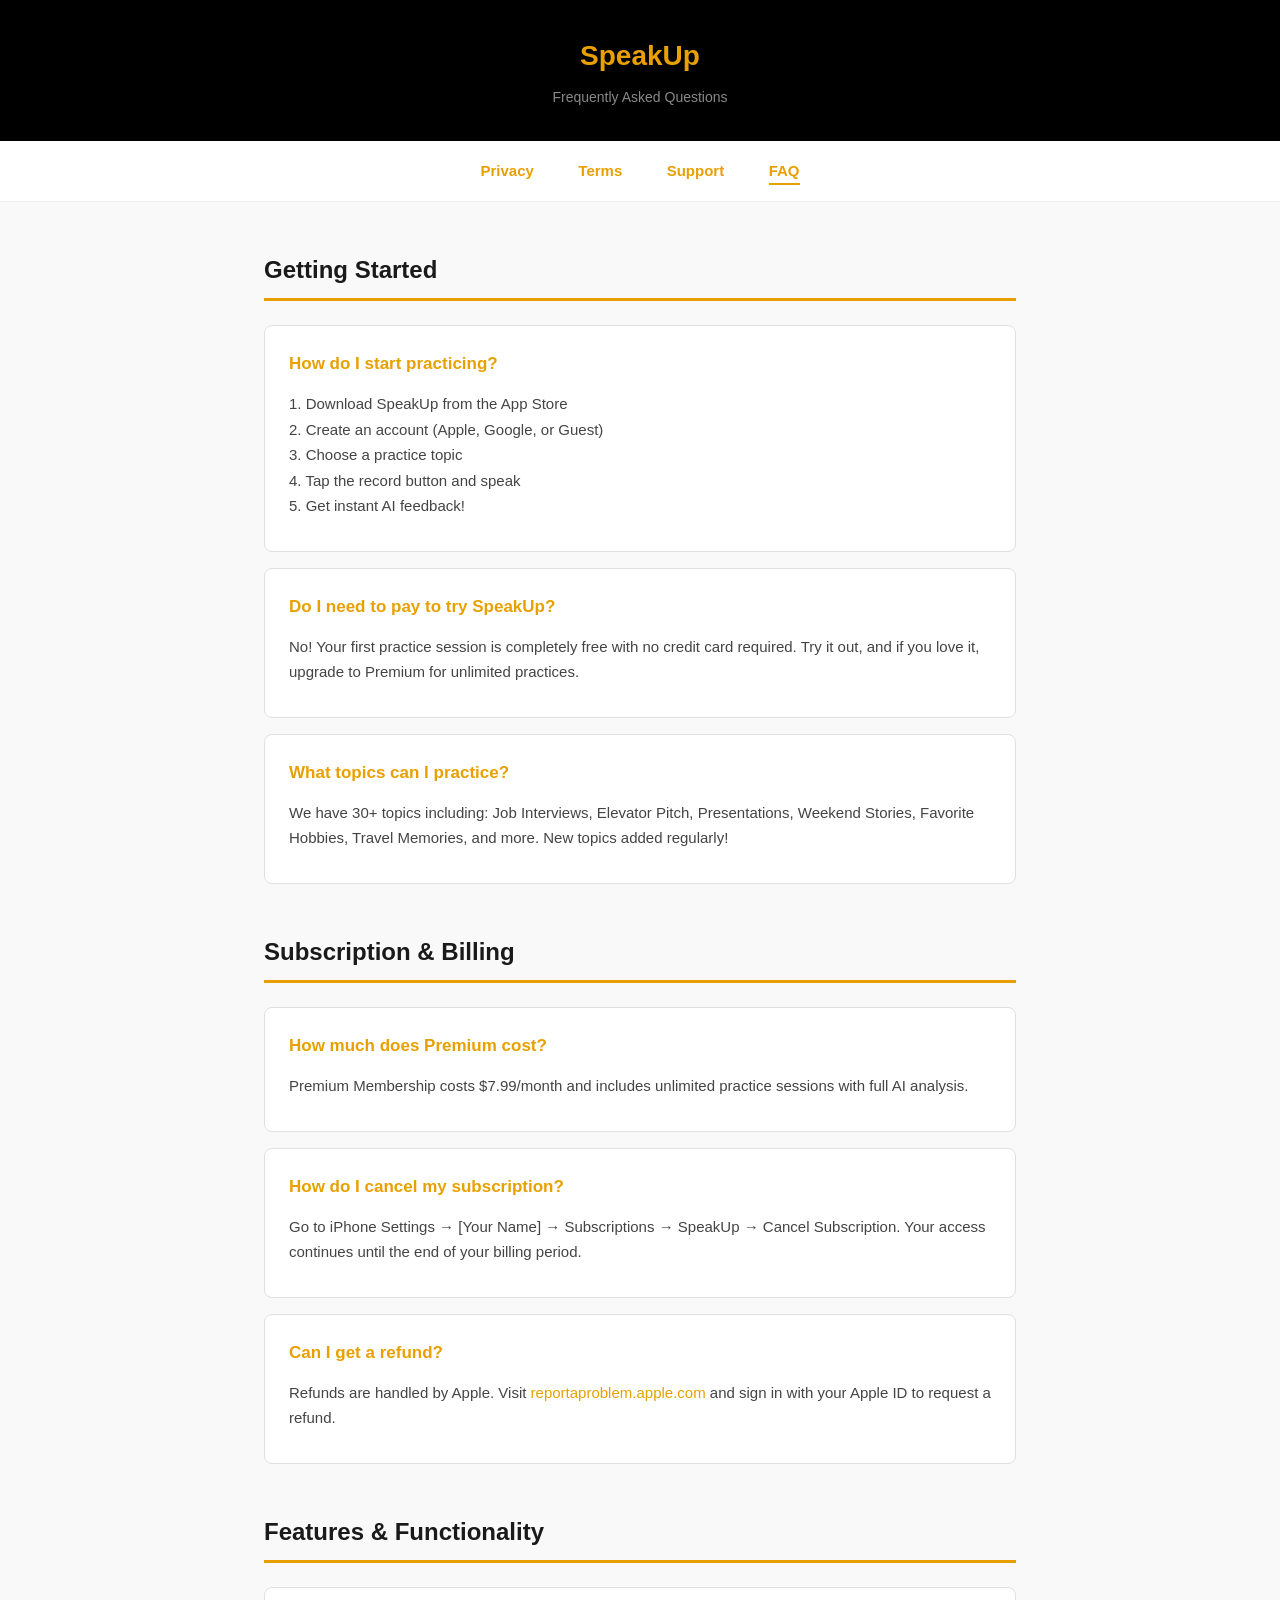
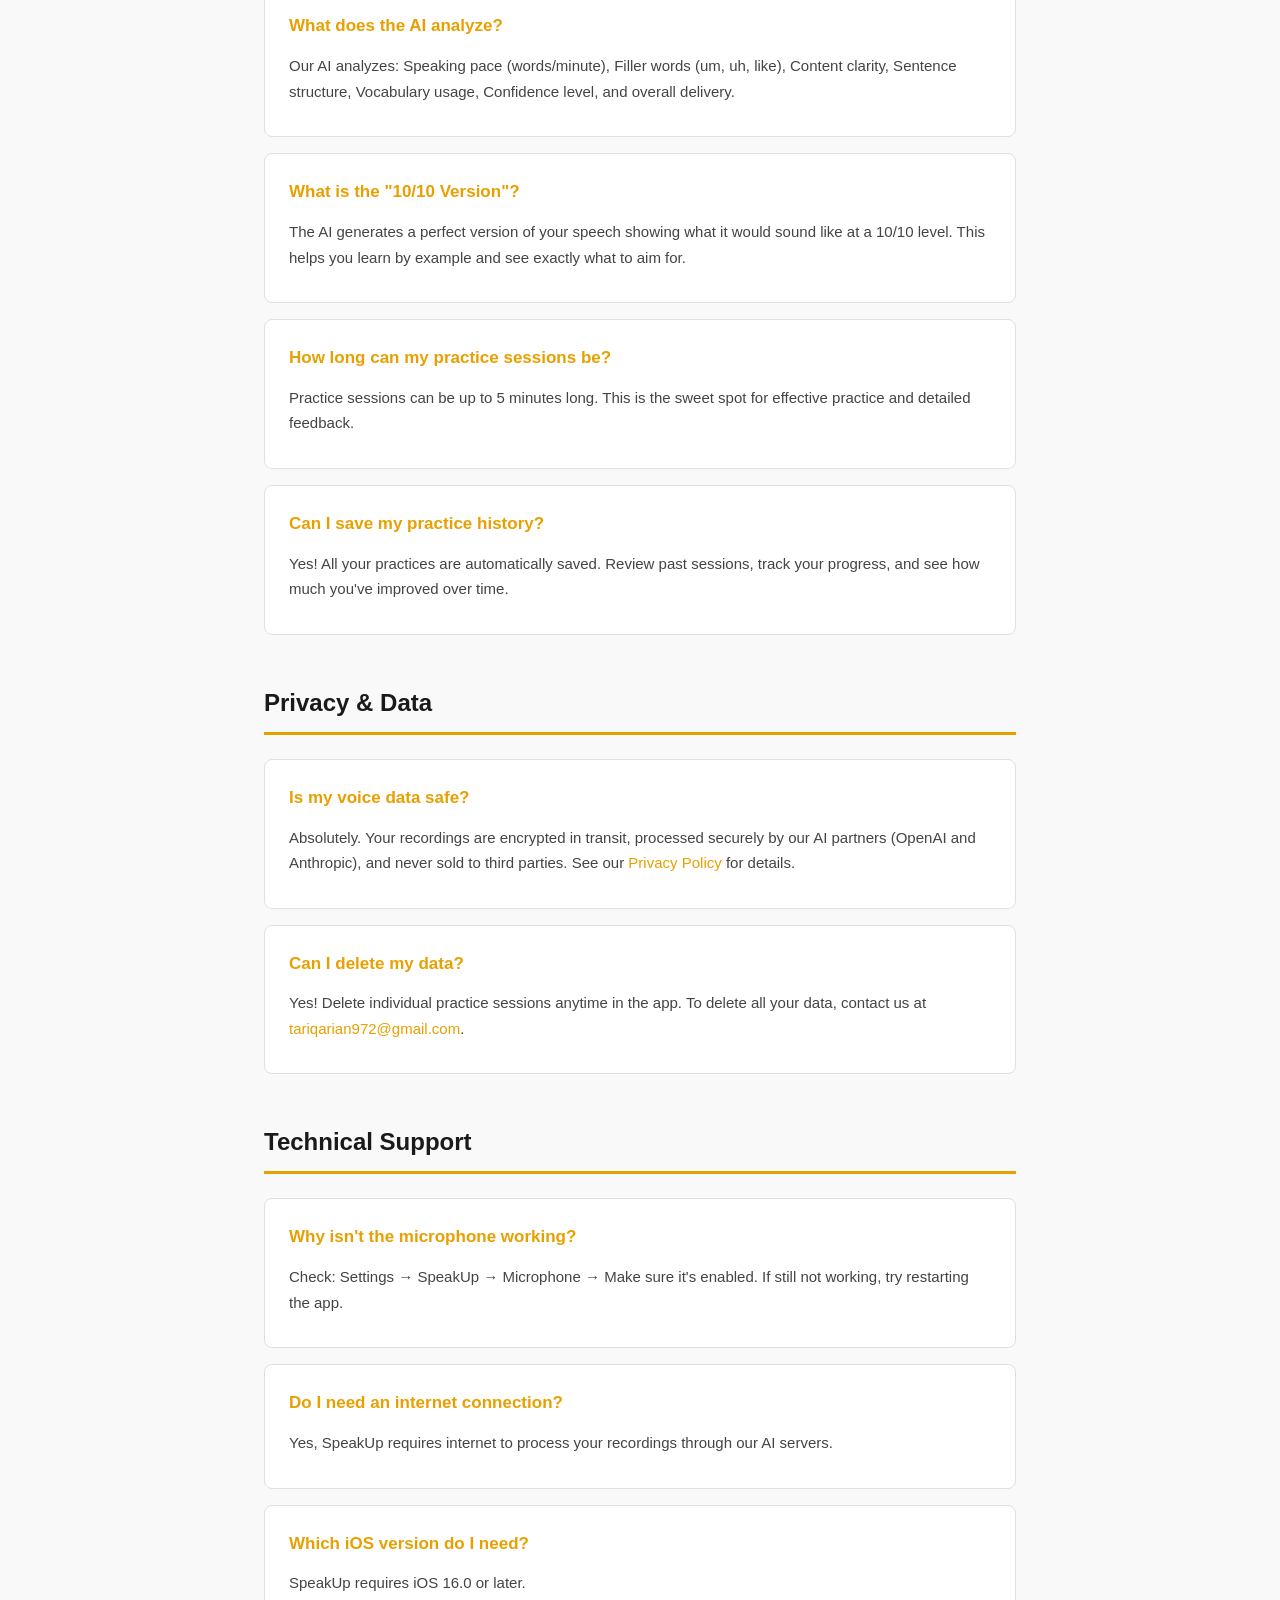
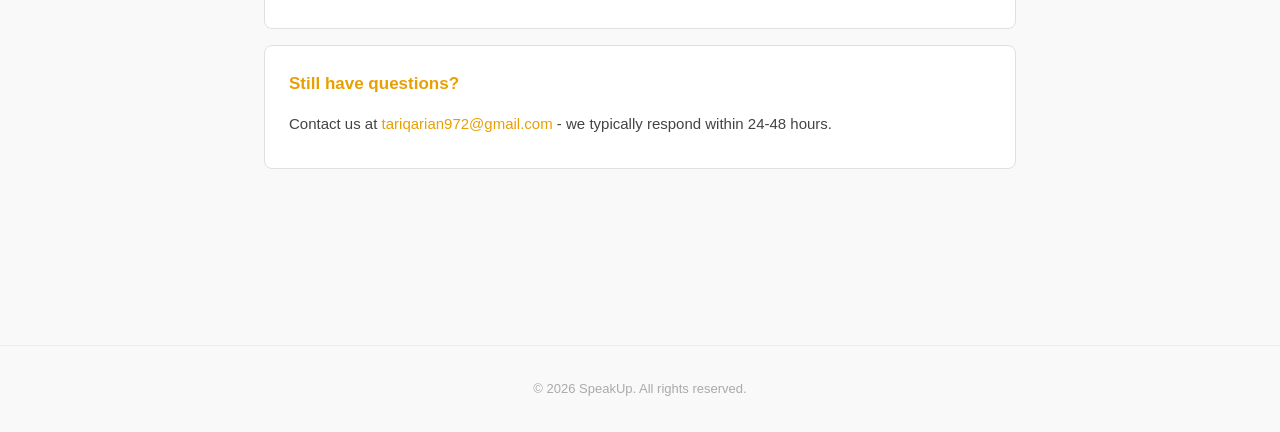
==== fag.html @ 9f76c3f0 "Add FAQ page for SpeakUp application This file contains the FAQ page for the SpeakUp application, in" ====
<!DOCTYPE html>
<html lang="en">
<head>
  <meta charset="UTF-8" />
  <meta name="viewport" content="width=device-width, initial-scale=1.0" />
  <title>FAQ - SpeakUp</title>
  <style>
    * { margin: 0; padding: 0; box-sizing: border-box; }

    body {
      font-family: -apple-system, BlinkMacSystemFont, "Segoe UI", sans-serif;
      background: #f9f9f9;
      color: #1a1a1a;
      line-height: 1.7;
    }

    header {
      background: #000;
      padding: 32px 24px;
      text-align: center;
    }

    header h1 {
      color: #E8A000;
      font-size: 28px;
      font-weight: 700;
    }

    header p {
      color: #888;
      font-size: 14px;
      margin-top: 6px;
    }

    .nav {
      background: #fff;
      border-bottom: 1px solid #eee;
      padding: 16px 24px;
      text-align: center;
    }

    .nav a {
      color: #E8A000;
      margin: 0 20px;
      font-size: 15px;
      font-weight: 600;
      text-decoration: none;
      padding-bottom: 4px;
    }

    .nav a:hover {
      border-bottom: 2px solid #E8A000;
    }

    .container {
      max-width: 800px;
      margin: 48px auto;
      padding: 0 24px 80px;
    }

    .faq-category {
      margin-bottom: 48px;
    }

    h2 {
      font-size: 24px;
      color: #1a1a1a;
      margin-bottom: 24px;
      padding-bottom: 8px;
      border-bottom: 3px solid #E8A000;
    }

    .faq-item {
      background: #fff;
      border: 1px solid #e0e0e0;
      border-radius: 8px;
      padding: 24px;
      margin-bottom: 16px;
    }

    .faq-item h3 {
      color: #E8A000;
      font-size: 17px;
      margin-bottom: 12px;
    }

    .faq-item p {
      color: #444;
      font-size: 15px;
      margin-bottom: 8px;
    }

    a {
      color: #E8A000;
      text-decoration: none;
    }

    a:hover {
      text-decoration: underline;
    }

    footer {
      text-align: center;
      font-size: 13px;
      color: #aaa;
      padding: 32px 24px;
      border-top: 1px solid #eee;
    }
  </style>
</head>
<body>

  <header>
    <h1>SpeakUp</h1>
    <p>Frequently Asked Questions</p>
  </header>

  <div class="nav">
    <a href="index.html">Privacy</a>
    <a href="terms.html">Terms</a>
    <a href="support.html">Support</a>
    <a href="faq.html" style="border-bottom: 2px solid #E8A000;">FAQ</a>
  </div>

  <div class="container">

    <div class="faq-category">
      <h2>Getting Started</h2>

      <div class="faq-item">
        <h3>How do I start practicing?</h3>
        <p>1. Download SpeakUp from the App Store<br>
        2. Create an account (Apple, Google, or Guest)<br>
        3. Choose a practice topic<br>
        4. Tap the record button and speak<br>
        5. Get instant AI feedback!</p>
      </div>

      <div class="faq-item">
        <h3>Do I need to pay to try SpeakUp?</h3>
        <p>No! Your first practice session is completely free with no credit card required. Try it out, and if you love it, upgrade to Premium for unlimited practices.</p>
      </div>

      <div class="faq-item">
        <h3>What topics can I practice?</h3>
        <p>We have 30+ topics including: Job Interviews, Elevator Pitch, Presentations, Weekend Stories, Favorite Hobbies, Travel Memories, and more. New topics added regularly!</p>
      </div>
    </div>

    <div class="faq-category">
      <h2>Subscription & Billing</h2>

      <div class="faq-item">
        <h3>How much does Premium cost?</h3>
        <p>Premium Membership costs $7.99/month and includes unlimited practice sessions with full AI analysis.</p>
      </div>

      <div class="faq-item">
        <h3>How do I cancel my subscription?</h3>
        <p>Go to iPhone Settings → [Your Name] → Subscriptions → SpeakUp → Cancel Subscription. Your access continues until the end of your billing period.</p>
      </div>

      <div class="faq-item">
        <h3>Can I get a refund?</h3>
        <p>Refunds are handled by Apple. Visit <a href="https://reportaproblem.apple.com" target="_blank">reportaproblem.apple.com</a> and sign in with your Apple ID to request a refund.</p>
      </div>
    </div>

    <div class="faq-category">
      <h2>Features & Functionality</h2>

      <div class="faq-item">
        <h3>What does the AI analyze?</h3>
        <p>Our AI analyzes: Speaking pace (words/minute), Filler words (um, uh, like), Content clarity, Sentence structure, Vocabulary usage, Confidence level, and overall delivery.</p>
      </div>

      <div class="faq-item">
        <h3>What is the "10/10 Version"?</h3>
        <p>The AI generates a perfect version of your speech showing what it would sound like at a 10/10 level. This helps you learn by example and see exactly what to aim for.</p>
      </div>

      <div class="faq-item">
        <h3>How long can my practice sessions be?</h3>
        <p>Practice sessions can be up to 5 minutes long. This is the sweet spot for effective practice and detailed feedback.</p>
      </div>

      <div class="faq-item">
        <h3>Can I save my practice history?</h3>
        <p>Yes! All your practices are automatically saved. Review past sessions, track your progress, and see how much you've improved over time.</p>
      </div>
    </div>

    <div class="faq-category">
      <h2>Privacy & Data</h2>

      <div class="faq-item">
        <h3>Is my voice data safe?</h3>
        <p>Absolutely. Your recordings are encrypted in transit, processed securely by our AI partners (OpenAI and Anthropic), and never sold to third parties. See our <a href="index.html">Privacy Policy</a> for details.</p>
      </div>

      <div class="faq-item">
        <h3>Can I delete my data?</h3>
        <p>Yes! Delete individual practice sessions anytime in the app. To delete all your data, contact us at <a href="mailto:tariqarian972@gmail.com">tariqarian972@gmail.com</a>.</p>
      </div>
    </div>

    <div class="faq-category">
      <h2>Technical Support</h2>

      <div class="faq-item">
        <h3>Why isn't the microphone working?</h3>
        <p>Check: Settings → SpeakUp → Microphone → Make sure it's enabled. If still not working, try restarting the app.</p>
      </div>

      <div class="faq-item">
        <h3>Do I need an internet connection?</h3>
        <p>Yes, SpeakUp requires internet to process your recordings through our AI servers.</p>
      </div>

      <div class="faq-item">
        <h3>Which iOS version do I need?</h3>
        <p>SpeakUp requires iOS 16.0 or later.</p>
      </div>

      <div class="faq-item">
        <h3>Still have questions?</h3>
        <p>Contact us at <a href="mailto:tariqarian972@gmail.com">tariqarian972@gmail.com</a> - we typically respond within 24-48 hours.</p>
      </div>
    </div>

  </div>

  <footer>
    © 2026 SpeakUp. All rights reserved.
  </footer>

</body>
</html>
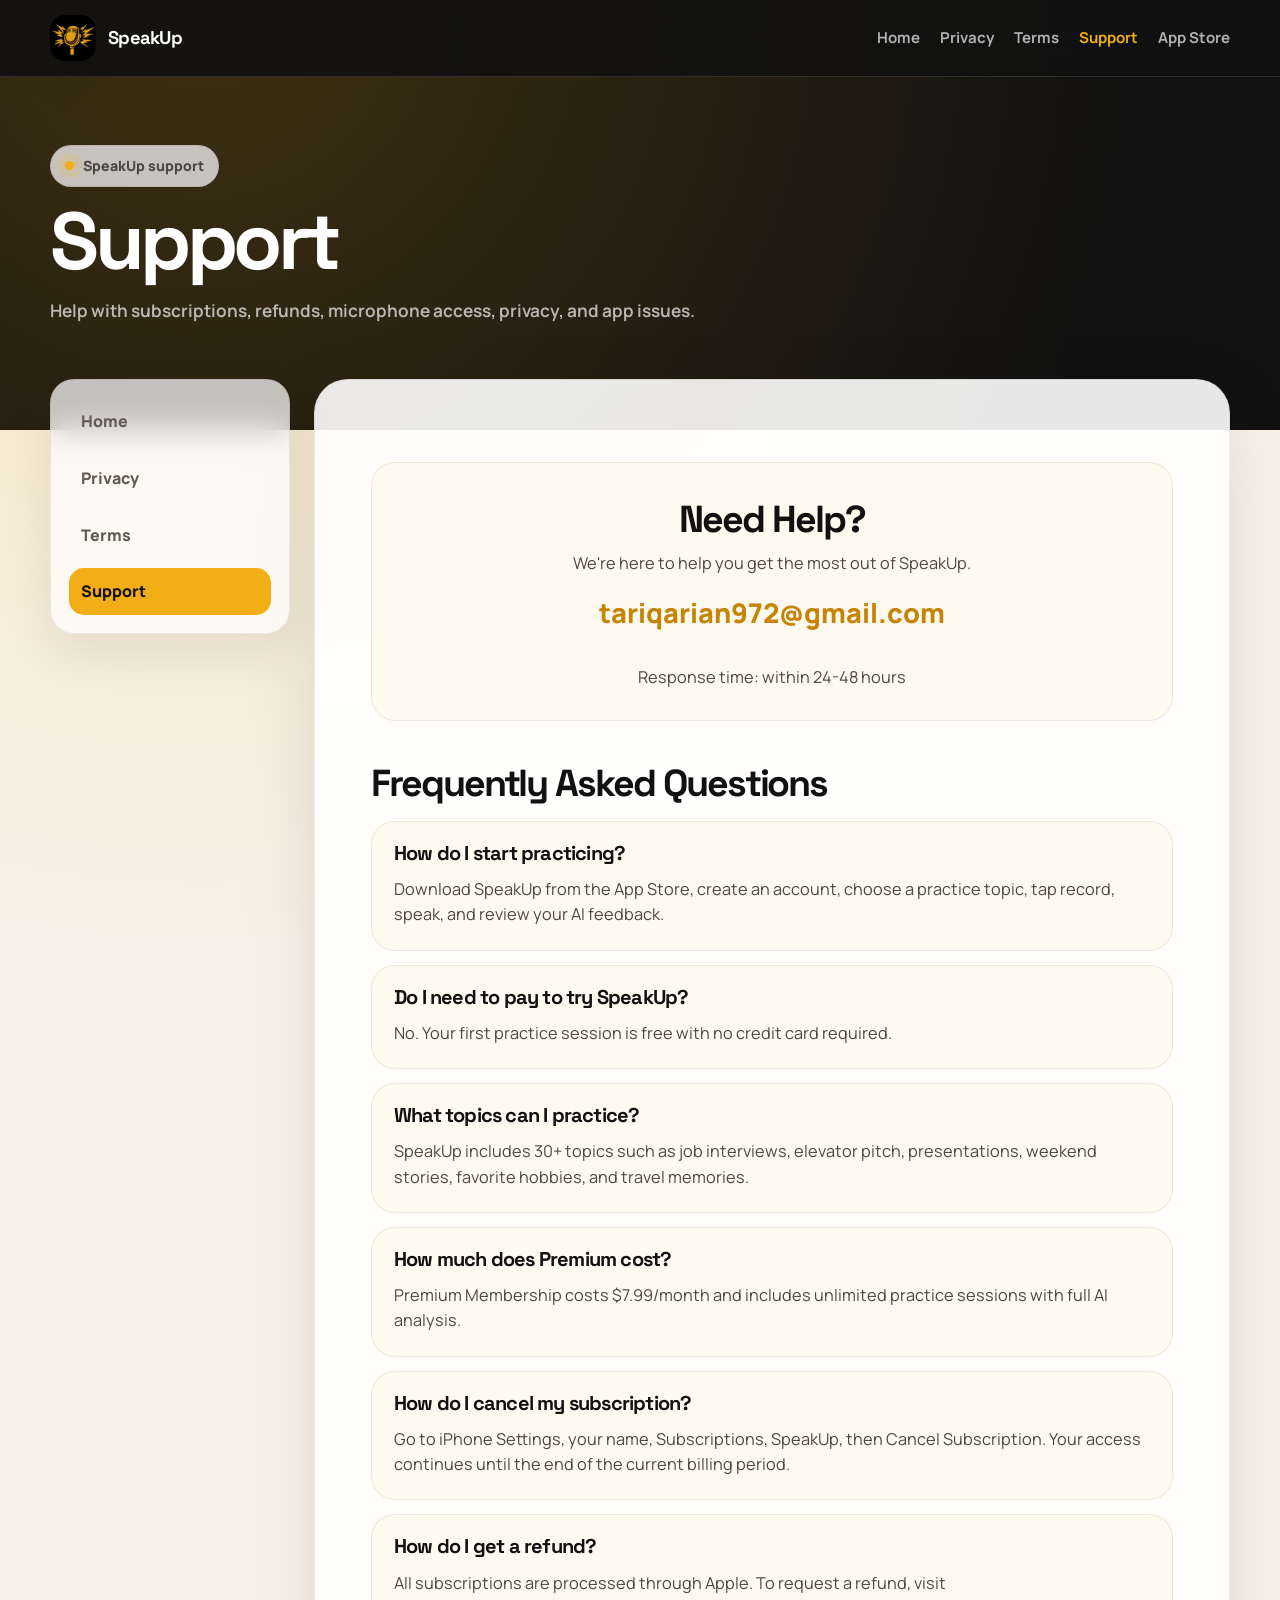
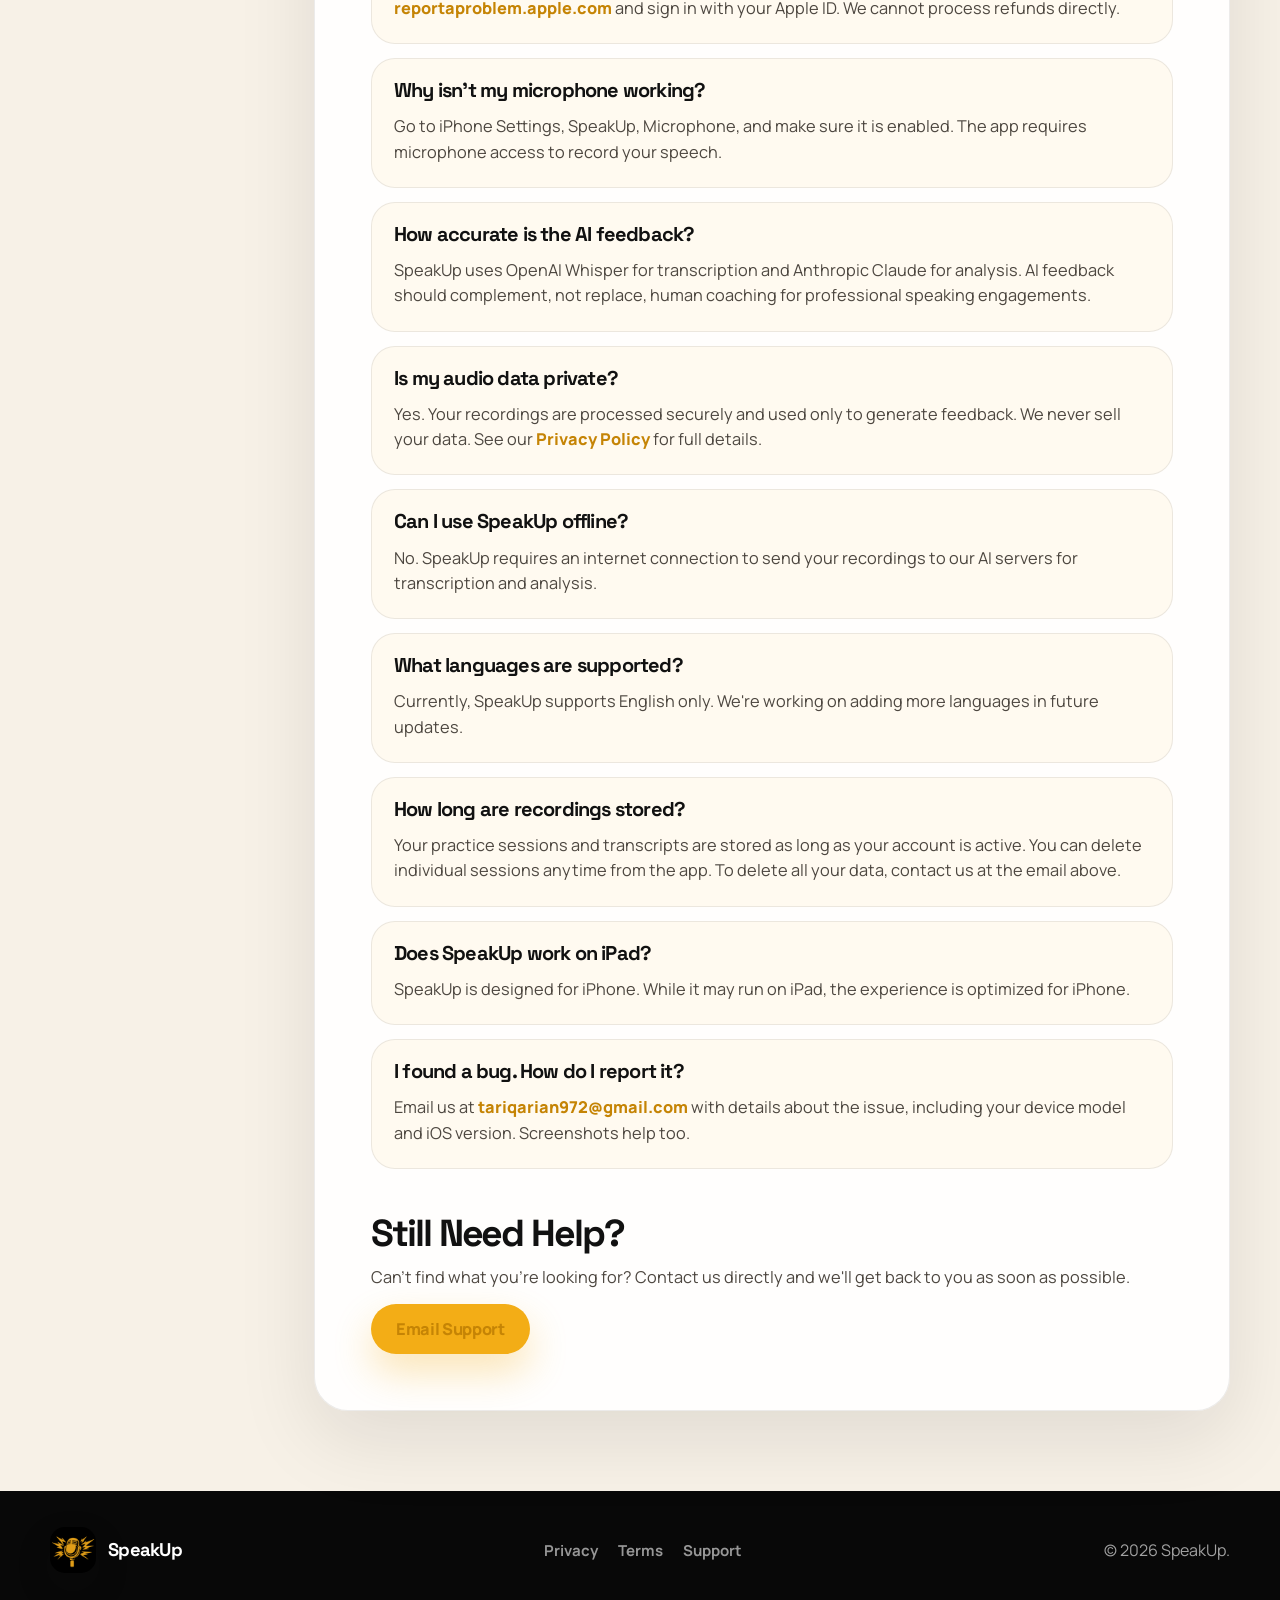
==== commit bcdfdf83: "change" ====
--- a/fag.html
+++ b/fag.html
@@ -3,236 +3,13 @@
 <head>
   <meta charset="UTF-8" />
   <meta name="viewport" content="width=device-width, initial-scale=1.0" />
-  <title>FAQ - SpeakUp</title>
-  <style>
-    * { margin: 0; padding: 0; box-sizing: border-box; }
-
-    body {
-      font-family: -apple-system, BlinkMacSystemFont, "Segoe UI", sans-serif;
-      background: #f9f9f9;
-      color: #1a1a1a;
-      line-height: 1.7;
-    }
-
-    header {
-      background: #000;
-      padding: 32px 24px;
-      text-align: center;
-    }
-
-    header h1 {
-      color: #E8A000;
-      font-size: 28px;
-      font-weight: 700;
-    }
-
-    header p {
-      color: #888;
-      font-size: 14px;
-      margin-top: 6px;
-    }
-
-    .nav {
-      background: #fff;
-      border-bottom: 1px solid #eee;
-      padding: 16px 24px;
-      text-align: center;
-    }
-
-    .nav a {
-      color: #E8A000;
-      margin: 0 20px;
-      font-size: 15px;
-      font-weight: 600;
-      text-decoration: none;
-      padding-bottom: 4px;
-    }
-
-    .nav a:hover {
-      border-bottom: 2px solid #E8A000;
-    }
-
-    .container {
-      max-width: 800px;
-      margin: 48px auto;
-      padding: 0 24px 80px;
-    }
-
-    .faq-category {
-      margin-bottom: 48px;
-    }
-
-    h2 {
-      font-size: 24px;
-      color: #1a1a1a;
-      margin-bottom: 24px;
-      padding-bottom: 8px;
-      border-bottom: 3px solid #E8A000;
-    }
-
-    .faq-item {
-      background: #fff;
-      border: 1px solid #e0e0e0;
-      border-radius: 8px;
-      padding: 24px;
-      margin-bottom: 16px;
-    }
-
-    .faq-item h3 {
-      color: #E8A000;
-      font-size: 17px;
-      margin-bottom: 12px;
-    }
-
-    .faq-item p {
-      color: #444;
-      font-size: 15px;
-      margin-bottom: 8px;
-    }
-
-    a {
-      color: #E8A000;
-      text-decoration: none;
-    }
-
-    a:hover {
-      text-decoration: underline;
-    }
-
-    footer {
-      text-align: center;
-      font-size: 13px;
-      color: #aaa;
-      padding: 32px 24px;
-      border-top: 1px solid #eee;
-    }
-  </style>
+  <title>FAQ | SpeakUp</title>
+  <meta http-equiv="refresh" content="0; url=support.html" />
+  <script>
+    window.location.replace("support.html");
+  </script>
 </head>
 <body>
-
-  <header>
-    <h1>SpeakUp</h1>
-    <p>Frequently Asked Questions</p>
-  </header>
-
-  <div class="nav">
-    <a href="index.html">Privacy</a>
-    <a href="terms.html">Terms</a>
-    <a href="support.html">Support</a>
-    <a href="faq.html" style="border-bottom: 2px solid #E8A000;">FAQ</a>
-  </div>
-
-  <div class="container">
-
-    <div class="faq-category">
-      <h2>Getting Started</h2>
-
-      <div class="faq-item">
-        <h3>How do I start practicing?</h3>
-        <p>1. Download SpeakUp from the App Store<br>
-        2. Create an account (Apple, Google, or Guest)<br>
-        3. Choose a practice topic<br>
-        4. Tap the record button and speak<br>
-        5. Get instant AI feedback!</p>
-      </div>
-
-      <div class="faq-item">
-        <h3>Do I need to pay to try SpeakUp?</h3>
-        <p>No! Your first practice session is completely free with no credit card required. Try it out, and if you love it, upgrade to Premium for unlimited practices.</p>
-      </div>
-
-      <div class="faq-item">
-        <h3>What topics can I practice?</h3>
-        <p>We have 30+ topics including: Job Interviews, Elevator Pitch, Presentations, Weekend Stories, Favorite Hobbies, Travel Memories, and more. New topics added regularly!</p>
-      </div>
-    </div>
-
-    <div class="faq-category">
-      <h2>Subscription & Billing</h2>
-
-      <div class="faq-item">
-        <h3>How much does Premium cost?</h3>
-        <p>Premium Membership costs $7.99/month and includes unlimited practice sessions with full AI analysis.</p>
-      </div>
-
-      <div class="faq-item">
-        <h3>How do I cancel my subscription?</h3>
-        <p>Go to iPhone Settings → [Your Name] → Subscriptions → SpeakUp → Cancel Subscription. Your access continues until the end of your billing period.</p>
-      </div>
-
-      <div class="faq-item">
-        <h3>Can I get a refund?</h3>
-        <p>Refunds are handled by Apple. Visit <a href="https://reportaproblem.apple.com" target="_blank">reportaproblem.apple.com</a> and sign in with your Apple ID to request a refund.</p>
-      </div>
-    </div>
-
-    <div class="faq-category">
-      <h2>Features & Functionality</h2>
-
-      <div class="faq-item">
-        <h3>What does the AI analyze?</h3>
-        <p>Our AI analyzes: Speaking pace (words/minute), Filler words (um, uh, like), Content clarity, Sentence structure, Vocabulary usage, Confidence level, and overall delivery.</p>
-      </div>
-
-      <div class="faq-item">
-        <h3>What is the "10/10 Version"?</h3>
-        <p>The AI generates a perfect version of your speech showing what it would sound like at a 10/10 level. This helps you learn by example and see exactly what to aim for.</p>
-      </div>
-
-      <div class="faq-item">
-        <h3>How long can my practice sessions be?</h3>
-        <p>Practice sessions can be up to 5 minutes long. This is the sweet spot for effective practice and detailed feedback.</p>
-      </div>
-
-      <div class="faq-item">
-        <h3>Can I save my practice history?</h3>
-        <p>Yes! All your practices are automatically saved. Review past sessions, track your progress, and see how much you've improved over time.</p>
-      </div>
-    </div>
-
-    <div class="faq-category">
-      <h2>Privacy & Data</h2>
-
-      <div class="faq-item">
-        <h3>Is my voice data safe?</h3>
-        <p>Absolutely. Your recordings are encrypted in transit, processed securely by our AI partners (OpenAI and Anthropic), and never sold to third parties. See our <a href="index.html">Privacy Policy</a> for details.</p>
-      </div>
-
-      <div class="faq-item">
-        <h3>Can I delete my data?</h3>
-        <p>Yes! Delete individual practice sessions anytime in the app. To delete all your data, contact us at <a href="mailto:tariqarian972@gmail.com">tariqarian972@gmail.com</a>.</p>
-      </div>
-    </div>
-
-    <div class="faq-category">
-      <h2>Technical Support</h2>
-
-      <div class="faq-item">
-        <h3>Why isn't the microphone working?</h3>
-        <p>Check: Settings → SpeakUp → Microphone → Make sure it's enabled. If still not working, try restarting the app.</p>
-      </div>
-
-      <div class="faq-item">
-        <h3>Do I need an internet connection?</h3>
-        <p>Yes, SpeakUp requires internet to process your recordings through our AI servers.</p>
-      </div>
-
-      <div class="faq-item">
-        <h3>Which iOS version do I need?</h3>
-        <p>SpeakUp requires iOS 16.0 or later.</p>
-      </div>
-
-      <div class="faq-item">
-        <h3>Still have questions?</h3>
-        <p>Contact us at <a href="mailto:tariqarian972@gmail.com">tariqarian972@gmail.com</a> - we typically respond within 24-48 hours.</p>
-      </div>
-    </div>
-
-  </div>
-
-  <footer>
-    © 2026 SpeakUp. All rights reserved.
-  </footer>
-
+  <p>FAQ has moved to <a href="support.html">Support</a>.</p>
 </body>
 </html>
